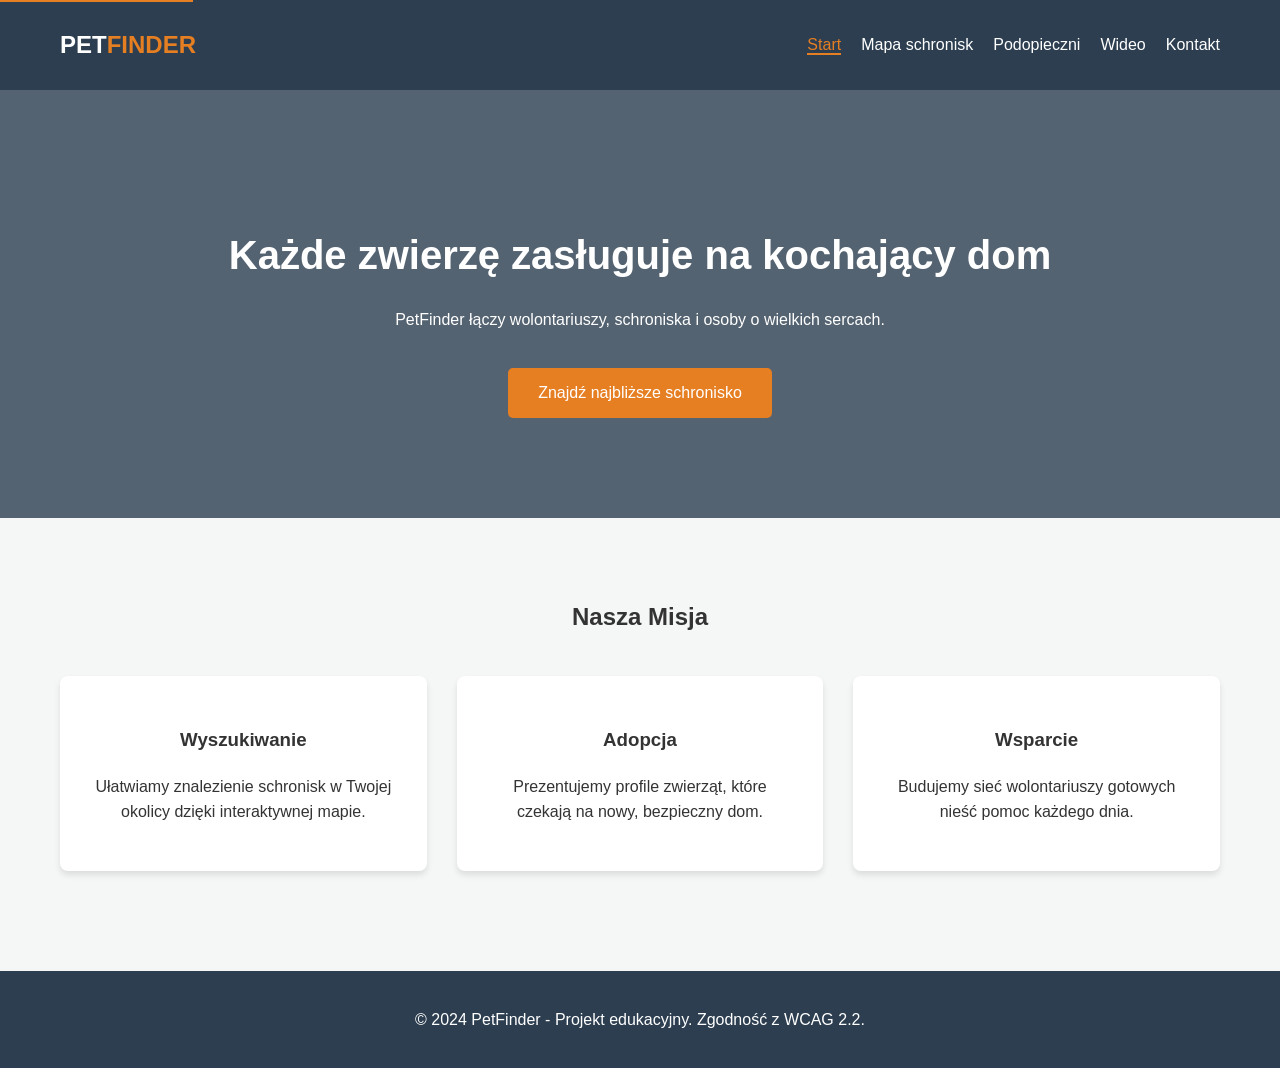
==== index.html @ 5076ec9b "Deploy frontend to GitHub Pages" ====
<!DOCTYPE html>
<html lang="pl">
<head>
    <meta charset="UTF-8">
    <meta name="viewport" content="width=device-width, initial-scale=1.0">
    <title>PetFinder - Pomagamy zwierzętom znaleźć dom</title>
    <link rel="stylesheet" href="style.css">
</head>
<body>

    <a href="#main-content" class="skip-link">Przejdź do treści głównej</a>

    <header>
        <div class="container">
            <div class="logo">Pet<span>Finder</span></div>
            <nav aria-label="Menu główne">
                <ul>
                    <li><a href="index.html" aria-current="page">Start</a></li>
                    <li><a href="map.html">Mapa schronisk</a></li>
                    <li><a href="pets.html">Podopieczni</a></li>
                    <li><a href="video.html">Wideo</a></li>
                    <li><a href="contact.html">Kontakt</a></li>
                </ul>
            </nav>
        </div>
    </header>

    <main id="main-content">
        <section class="hero">
            <div class="container">
                <h1>Każde zwierzę zasługuje na kochający dom</h1>
                <p>PetFinder łączy wolontariuszy, schroniska i osoby o wielkich sercach.</p>
                <a href="map.html" class="btn">Znajdź najbliższe schronisko</a>
            </div>
        </section>

        <section class="mission">
            <div class="container">
                <h2>Nasza Misja</h2>
                <div class="mission-grid">
                    <div class="mission-item">
                        <h3>Wyszukiwanie</h3>
                        <p>Ułatwiamy znalezienie schronisk w Twojej okolicy dzięki interaktywnej mapie.</p>
                    </div>
                    <div class="mission-item">
                        <h3>Adopcja</h3>
                        <p>Prezentujemy profile zwierząt, które czekają na nowy, bezpieczny dom.</p>
                    </div>
                    <div class="mission-item">
                        <h3>Wsparcie</h3>
                        <p>Budujemy sieć wolontariuszy gotowych nieść pomoc każdego dnia.</p>
                    </div>
                </div>
            </div>
        </section>
    </main>

    <footer>
        <div class="container">
            <p>&copy; 2024 PetFinder - Projekt edukacyjny. Zgodność z WCAG 2.2.</p>
        </div>
    </footer>

</body>
</html>
---- style.css ----
:root {
    --primary-color: #2c3e50;
    --accent-color: #e67e22;
    --text-color: #333;
    --bg-light: #f4f7f6;
    --white: #ffffff;
}

body {
    font-family: 'Segoe UI', Tahoma, Geneva, Verdana, sans-serif;
    line-height: 1.6;
    margin: 0;
    color: var(--text-color);
    background-color: var(--bg-light);
}

.container {
    max-width: 1200px;
    margin: 0 auto;
    padding: 0 20px;
    width: 100%;
    box-sizing: border-box;
}

.skip-link {
    position: absolute;
    top: -40px;
    left: 0;
    background: var(--accent-color);
    color: white;
    padding: 8px;
    z-index: 100;
}

.skip-link:focus { 
    top: 0; 
}

header {
    background: var(--primary-color);
    color: var(--white);
    padding: 1rem 0;
}

header .container {
    display: flex;
    justify-content: space-between;
    align-items: center;
}

.logo {
    font-size: 1.5rem;
    font-weight: bold;
    text-transform: uppercase;
}

.logo span { 
    color: var(--accent-color); 
}

nav ul {
    display: flex;
    list-style: none;
    gap: 20px;
}

nav a {
    color: var(--white);
    text-decoration: none;
    font-weight: 500;
}

nav a:hover, nav a[aria-current="page"] {
    color: var(--accent-color);
    border-bottom: 2px solid var(--accent-color);
}

.hero {
    background: linear-gradient(rgba(44, 62, 80, 0.8), rgba(44, 62, 80, 0.8)), 
                url('https://images.unsplash.com/photo-1450778869180-41d0601e046e?auto=format&fit=crop&w=1200&q=80');
    background-size: cover;
    background-position: center;
    color: var(--white);
    padding: 100px 0;
    text-align: center;
}

.hero h1 { 
    font-size: 2.5rem; 
    margin-bottom: 20px; 
}

.btn {
    display: inline-block;
    background: var(--accent-color);
    color: var(--white);
    padding: 12px 30px;
    text-decoration: none;
    border-radius: 5px;
    margin-top: 20px;
}

.mission { 
    padding: 60px 0; 
    text-align: center; 
}

.mission-grid {
    display: grid;
    grid-template-columns: repeat(auto-fit, minmax(250px, 1fr));
    gap: 30px;
    margin-top: 40px;
}

.mission-item {
    background: var(--white);
    padding: 30px;
    border-radius: 8px;
    box-shadow: 0 4px 6px rgba(0,0,0,0.1);
}

footer {
    background: var(--primary-color);
    color: var(--white);
    text-align: center;
    padding: 20px 0;
    margin-top: 40px;
}

.map-section {
    padding: 40px 0;
}

.search-box {
    margin-bottom: 20px;
    display: flex;
    align-items: center;
    gap: 10px;
}

.search-box input {
    padding: 10px;
    border: 1px solid #ccc;
    border-radius: 4px;
    width: 300px;
}

.btn-small {
    background: var(--primary-color);
    color: white;
    padding: 10px 20px;
    border: none;
    border-radius: 4px;
    cursor: pointer;
}

.map-container {
    background: #ddd;
    border-radius: 8px;
    overflow: hidden;
    box-shadow: 0 4px 10px rgba(0,0,0,0.1);
}

.shelter-list {
    background: #fff;
    padding: 40px 0;
}

.grid-list {
    display: grid;
    grid-template-columns: repeat(auto-fit, minmax(300px, 1fr)); 
    gap: 25px;
    width: 100%; 
    margin-top: 30px;
}

.shelter-item {
    border-left: 4px solid var(--accent-color);
    padding-left: 15px;
    background: var(--bg-light);
    padding: 20px;
    border-radius: 4px;
}

@media (max-width: 600px) {
    .grid-list {
        grid-template-columns: 1fr;
    }
    .search-box {
        flex-direction: column;
        align-items: flex-start;
    }
    .search-box input {
        width: 100%;
    }
}

.shelter-item {
    background: #ffffff;
    padding: 20px;
    border-radius: 8px;
    border-left: 6px solid var(--accent-color);
    box-shadow: 0 4px 10px rgba(0,0,0,0.1);
    cursor: pointer;
    transition: all 0.3s ease;
    display: flex;
    flex-direction: column;
}

.shelter-item:hover {
    transform: translateY(-3px);
    box-shadow: 0 6px 15px rgba(0,0,0,0.15);
}

.active-shelter {
    border: 2px solid var(--accent-color) !important;
    background-color: #fff3e0 !important;
}

.shelter-item h3 {
    margin-top: 0;
    color: var(--primary-color);
}

.shelter-item p strong {
    color: var(--accent-color);
}

.pets-hero {
    background: #ecf0f1;
    padding: 60px 0;
    text-align: center;
}

.pets-gallery {
    padding: 50px 0;
}

.pets-grid {
    display: grid;
    grid-template-columns: repeat(auto-fill, minmax(280px, 1fr));
    gap: 30px;
}

.pet-card {
    background: #fff;
    border-radius: 12px;
    overflow: hidden;
    box-shadow: 0 4px 15px rgba(0,0,0,0.1);
    transition: transform 0.3s ease;
    display: flex;
    flex-direction: column;
}

.pet-card:hover {
    transform: translateY(-10px);
}

.pet-image img {
    width: 100%;
    height: 250px;
    object-fit: cover; 
    display: block;
}

.pet-content {
    padding: 20px;
    flex-grow: 1;
    display: flex;
    flex-direction: column;
}

.pet-content h3 {
    margin: 0 0 10px 0;
    color: var(--primary-color);
    font-size: 1.5rem;
}

.pet-content p {
    font-size: 0.95rem;
    color: #666;
    margin-bottom: 20px;
    flex-grow: 1;
}

.pet-footer {
    display: flex;
    justify-content: space-between;
    align-items: center;
    border-top: 1px solid #eee;
    padding-top: 15px;
}

.pet-tag {
    background: #e0e7ff;
    color: #4338ca;
    padding: 4px 12px;
    border-radius: 20px;
    font-size: 0.8rem;
    font-weight: bold;
}

.btn-small {
    background: var(--accent-color);
    color: white;
    text-decoration: none;
    padding: 8px 16px;
    border-radius: 6px;
    font-size: 0.9rem;
    transition: background 0.3s;
}

.btn-small:hover {
    background: #d35400;
}

.video-hero {
    background: #2c3e50;
    color: white;
    padding: 60px 0;
    text-align: center;
}

.video-gallery {
    padding: 50px 0;
}

.video-grid {
    display: grid;
    grid-template-columns: repeat(auto-fit, minmax(450px, 1fr)); 
    gap: 40px;
}

@media (max-width: 500px) {
    .video-grid {
        grid-template-columns: 1fr; 
    }
}

.video-item {
    background: white;
    border-radius: 10px;
    overflow: hidden;
    box-shadow: 0 4px 15px rgba(0,0,0,0.1);
}

.iframe-container {
    position: relative;
    width: 100%;
    padding-bottom: 56.25%; 
    height: 0;
}

.iframe-container iframe {
    position: absolute;
    top: 0;
    left: 0;
    width: 100%;
    height: 100%;
    border: 0;
}

.video-info {
    padding: 20px;
}

.video-info h3 {
    margin-top: 0;
    color: var(--primary-color);
}

.contact-section {
    display: grid;
    grid-template-columns: 1fr 1fr;
    gap: 50px;
    padding: 60px 0;
}

@media (max-width: 768px) {
    .contact-section { 
        grid-template-columns: 1fr; 
    }
}

.info-box {
    background: var(--bg-light);
    padding: 20px;
    border-radius: 8px;
    margin-top: 20px;
}

.form-group {
    margin-bottom: 20px;
    display: flex;
    flex-direction: column;
}

.form-group label {
    font-weight: bold;
    margin-bottom: 5px;
}

.form-group input, 
.form-group select, 
.form-group textarea {
    padding: 12px;
    border: 1px solid #ccc;
    border-radius: 5px;
    font-size: 1rem;
}

.form-group input:focus, 
.form-group textarea:focus {
    outline: 3px solid var(--accent-color);
    border-color: transparent;
}

.error-msg {
    color: #e74c3c;
    font-size: 0.85rem;
    display: none; 
    margin-top: 5px;
}

.success-msg {
    color: #27ae60;
    font-weight: bold;
    display: none;
    margin-top: 20px;
}

.invalid input, .invalid textarea {
    border-color: #e74c3c;
}

.invalid .error-msg {
    display: block;
}
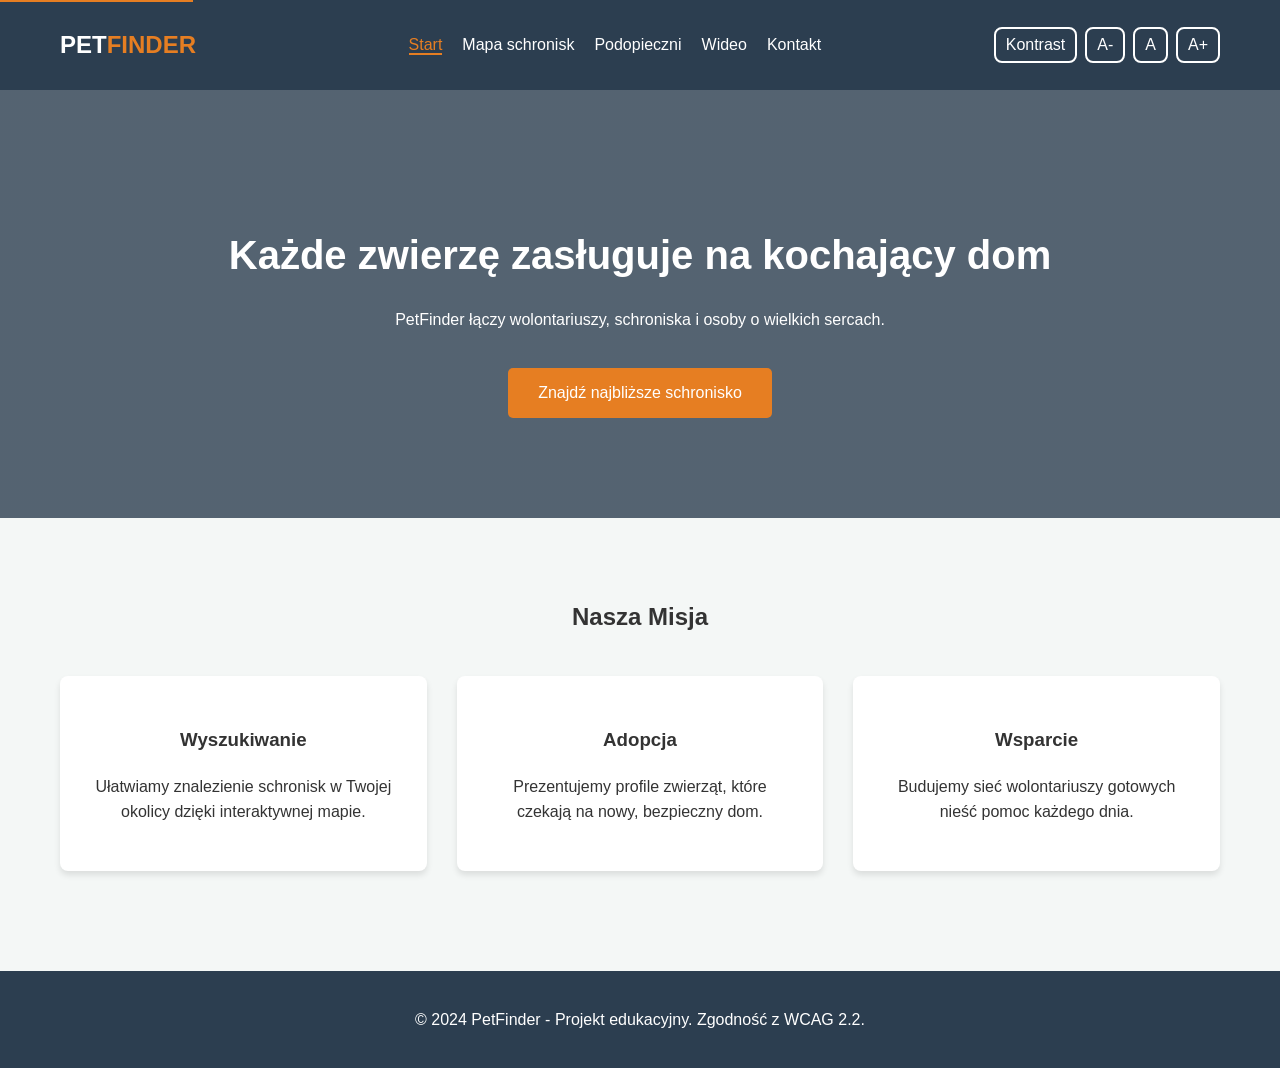
==== commit ec7b1982: "add WCAG 2.2" ====
--- a/index.html
+++ b/index.html
@@ -22,6 +22,12 @@
                     <li><a href="contact.html">Kontakt</a></li>
                 </ul>
             </nav>
+            <div class="a11y-controls" aria-label="Accessibility settings">
+                <button class="a11y-btn" type="button" id="contrast-toggle" aria-pressed="false" aria-label="Toggle high contrast mode">Kontrast</button>
+                <button class="a11y-btn" type="button" id="text-decrease" aria-label="Decrease text size">A-</button>
+                <button class="a11y-btn" type="button" id="text-reset" aria-label="Reset text size">A</button>
+                <button class="a11y-btn" type="button" id="text-increase" aria-label="Increase text size">A+</button>
+            </div>
         </div>
     </header>
 
@@ -61,5 +67,6 @@
         </div>
     </footer>
 
+    <script src="script.js"></script>
 </body>
-</html>+</html>
--- a/style.css
+++ b/style.css
@@ -4,6 +4,13 @@
     --text-color: #333;
     --bg-light: #f4f7f6;
     --white: #ffffff;
+    --header-fg: var(--white);
+    --font-scale: 1;
+    --highlight-bg: #fff3e0;
+}
+
+html {
+    font-size: calc(100% * var(--font-scale));
 }
 
 body {
@@ -12,6 +19,21 @@
     margin: 0;
     color: var(--text-color);
     background-color: var(--bg-light);
+}
+
+/* High contrast theme */
+html[data-theme="contrast"] {
+    --primary-color: #000000;
+    --accent-color: #ffd800;
+    --text-color: #ffd800;
+    --bg-light: #000000;
+    --white: #000000;
+    --header-fg: #ffd800;
+    --highlight-bg: #000000;
+}
+
+html[data-theme="contrast"] * {
+    box-shadow: none !important;
 }
 
 .container {
@@ -38,7 +60,7 @@
 
 header {
     background: var(--primary-color);
-    color: var(--white);
+    color: var(--header-fg);
     padding: 1rem 0;
 }
 
@@ -46,6 +68,8 @@
     display: flex;
     justify-content: space-between;
     align-items: center;
+    flex-wrap: wrap;
+    gap: 12px;
 }
 
 .logo {
@@ -65,7 +89,7 @@
 }
 
 nav a {
-    color: var(--white);
+    color: var(--header-fg);
     text-decoration: none;
     font-weight: 500;
 }
@@ -73,6 +97,46 @@
 nav a:hover, nav a[aria-current="page"] {
     color: var(--accent-color);
     border-bottom: 2px solid var(--accent-color);
+}
+
+.a11y-controls {
+    display: flex;
+    gap: 8px;
+    align-items: center;
+    flex-wrap: wrap;
+}
+
+.a11y-btn {
+    appearance: none;
+    background: transparent;
+    color: var(--header-fg);
+    border: 2px solid var(--header-fg);
+    border-radius: 8px;
+    padding: 8px 10px;
+    font: inherit;
+    line-height: 1;
+    cursor: pointer;
+}
+
+.a11y-btn:hover {
+    border-color: var(--accent-color);
+    color: var(--accent-color);
+}
+
+.a11y-btn:focus-visible {
+    outline: 3px solid var(--accent-color);
+    outline-offset: 2px;
+}
+
+@media (max-width: 800px) {
+    header .container {
+        justify-content: center;
+    }
+    nav ul {
+        flex-wrap: wrap;
+        justify-content: center;
+        padding-left: 0;
+    }
 }
 
 .hero {
@@ -119,6 +183,24 @@
     box-shadow: 0 4px 6px rgba(0,0,0,0.1);
 }
 
+html[data-theme="contrast"] .mission-item,
+html[data-theme="contrast"] .pet-card,
+html[data-theme="contrast"] .video-item,
+html[data-theme="contrast"] .shelter-item,
+html[data-theme="contrast"] .info-box,
+html[data-theme="contrast"] .map-container {
+    border: 2px solid var(--accent-color);
+}
+
+html[data-theme="contrast"] a {
+    color: var(--accent-color);
+}
+
+html[data-theme="contrast"] .btn,
+html[data-theme="contrast"] .btn-small {
+    color: #000;
+}
+
 footer {
     background: var(--primary-color);
     color: var(--white);
@@ -136,6 +218,7 @@
     display: flex;
     align-items: center;
     gap: 10px;
+    flex-wrap: wrap;
 }
 
 .search-box input {
@@ -143,6 +226,7 @@
     border: 1px solid #ccc;
     border-radius: 4px;
     width: 300px;
+    max-width: 100%;
 }
 
 .btn-small {
@@ -214,7 +298,12 @@
 
 .active-shelter {
     border: 2px solid var(--accent-color) !important;
-    background-color: #fff3e0 !important;
+    background-color: var(--highlight-bg) !important;
+}
+
+.shelter-item.search-match {
+    border: 2px solid var(--accent-color) !important;
+    background-color: var(--highlight-bg) !important;
 }
 
 .shelter-item h3 {
@@ -435,4 +524,4 @@
 
 .invalid .error-msg {
     display: block;
-}+}
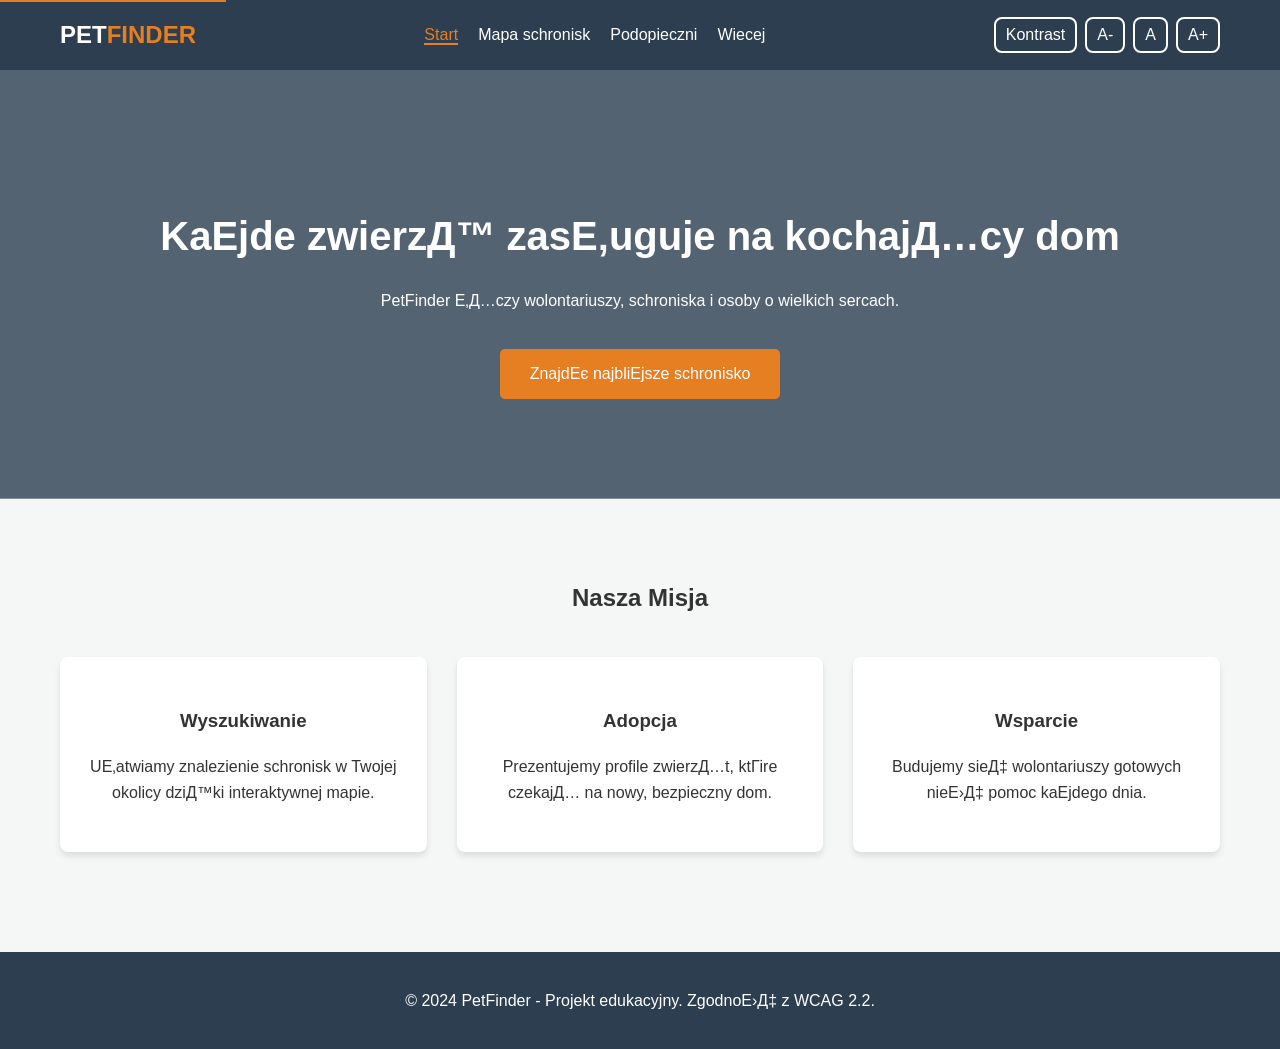
==== commit 6eb30b87: "add WCAG 2.2" ====
--- a/index.html
+++ b/index.html
@@ -3,23 +3,36 @@
 <head>
     <meta charset="UTF-8">
     <meta name="viewport" content="width=device-width, initial-scale=1.0">
-    <title>PetFinder - Pomagamy zwierzętom znaleźć dom</title>
+    <title>PetFinder - Pomagamy zwierzД™tom znaleЕєД‡ dom</title>
     <link rel="stylesheet" href="style.css">
 </head>
 <body>
 
-    <a href="#main-content" class="skip-link">Przejdź do treści głównej</a>
+    <a href="#main-content" class="skip-link">PrzejdЕє do treЕ›ci gЕ‚Гіwnej</a>
 
-    <header>
+    <header class="site-header">
         <div class="container">
             <div class="logo">Pet<span>Finder</span></div>
-            <nav aria-label="Menu główne">
-                <ul>
+            <button class="nav-toggle" type="button" aria-controls="site-menu" aria-expanded="false">
+                <span class="sr-only">Toggle menu</span>
+                <span class="bars" aria-hidden="true">
+                    <span class="bar"></span>
+                    <span class="bar"></span>
+                    <span class="bar"></span>
+                </span>
+            </button>
+            <nav class="main-nav" aria-label="Menu gЕ‚Гіwne">
+                <ul id="site-menu" class="menu">
                     <li><a href="index.html" aria-current="page">Start</a></li>
                     <li><a href="map.html">Mapa schronisk</a></li>
                     <li><a href="pets.html">Podopieczni</a></li>
-                    <li><a href="video.html">Wideo</a></li>
-                    <li><a href="contact.html">Kontakt</a></li>
+                    <li class="dropdown">
+                        <button class="dropdown-toggle" type="button" aria-expanded="false" aria-controls="submenu-more">Wiecej</button>
+                        <ul class="submenu" id="submenu-more">
+                            <li><a href="video.html">Wideo</a></li>
+                            <li><a href="contact.html">Kontakt</a></li>
+                        </ul>
+                    </li>
                 </ul>
             </nav>
             <div class="a11y-controls" aria-label="Accessibility settings">
@@ -34,9 +47,9 @@
     <main id="main-content">
         <section class="hero">
             <div class="container">
-                <h1>Każde zwierzę zasługuje na kochający dom</h1>
-                <p>PetFinder łączy wolontariuszy, schroniska i osoby o wielkich sercach.</p>
-                <a href="map.html" class="btn">Znajdź najbliższe schronisko</a>
+                <h1>KaЕјde zwierzД™ zasЕ‚uguje na kochajД…cy dom</h1>
+                <p>PetFinder Е‚Д…czy wolontariuszy, schroniska i osoby o wielkich sercach.</p>
+                <a href="map.html" class="btn">ZnajdЕє najbliЕјsze schronisko</a>
             </div>
         </section>
 
@@ -46,15 +59,15 @@
                 <div class="mission-grid">
                     <div class="mission-item">
                         <h3>Wyszukiwanie</h3>
-                        <p>Ułatwiamy znalezienie schronisk w Twojej okolicy dzięki interaktywnej mapie.</p>
+                        <p>UЕ‚atwiamy znalezienie schronisk w Twojej okolicy dziД™ki interaktywnej mapie.</p>
                     </div>
                     <div class="mission-item">
                         <h3>Adopcja</h3>
-                        <p>Prezentujemy profile zwierząt, które czekają na nowy, bezpieczny dom.</p>
+                        <p>Prezentujemy profile zwierzД…t, ktГіre czekajД… na nowy, bezpieczny dom.</p>
                     </div>
                     <div class="mission-item">
                         <h3>Wsparcie</h3>
-                        <p>Budujemy sieć wolontariuszy gotowych nieść pomoc każdego dnia.</p>
+                        <p>Budujemy sieД‡ wolontariuszy gotowych nieЕ›Д‡ pomoc kaЕјdego dnia.</p>
                     </div>
                 </div>
             </div>
@@ -63,7 +76,7 @@
 
     <footer>
         <div class="container">
-            <p>&copy; 2024 PetFinder - Projekt edukacyjny. Zgodność z WCAG 2.2.</p>
+            <p>&copy; 2024 PetFinder - Projekt edukacyjny. ZgodnoЕ›Д‡ z WCAG 2.2.</p>
         </div>
     </footer>
 
--- a/style.css
+++ b/style.css
@@ -82,21 +82,118 @@
     color: var(--accent-color); 
 }
 
-nav ul {
+.main-nav .menu {
     display: flex;
     list-style: none;
     gap: 20px;
-}
-
-nav a {
+    padding-left: 0;
+    margin: 0;
+}
+
+.main-nav a,
+.main-nav .dropdown-toggle {
     color: var(--header-fg);
     text-decoration: none;
     font-weight: 500;
 }
 
-nav a:hover, nav a[aria-current="page"] {
+.main-nav a:hover,
+.main-nav a[aria-current="page"],
+.main-nav .dropdown-toggle:hover,
+.main-nav .dropdown-toggle[aria-expanded="true"] {
     color: var(--accent-color);
     border-bottom: 2px solid var(--accent-color);
+}
+
+.nav-toggle {
+    display: none;
+    appearance: none;
+    background: transparent;
+    border: 2px solid var(--header-fg);
+    border-radius: 10px;
+    padding: 10px 12px;
+    cursor: pointer;
+    color: var(--header-fg);
+}
+
+.nav-toggle:hover {
+    border-color: var(--accent-color);
+    color: var(--accent-color);
+}
+
+.nav-toggle:focus-visible {
+    outline: 3px solid var(--accent-color);
+    outline-offset: 2px;
+}
+
+.nav-toggle .bars {
+    display: grid;
+    gap: 4px;
+}
+
+.nav-toggle .bar {
+    width: 22px;
+    height: 2px;
+    background: currentColor;
+    border-radius: 2px;
+}
+
+.sr-only {
+    position: absolute;
+    width: 1px;
+    height: 1px;
+    padding: 0;
+    margin: -1px;
+    overflow: hidden;
+    clip: rect(0, 0, 0, 0);
+    white-space: nowrap;
+    border: 0;
+}
+
+.main-nav .dropdown {
+    position: relative;
+}
+
+.main-nav .dropdown-toggle {
+    appearance: none;
+    background: transparent;
+    border: 0;
+    padding: 0;
+    cursor: pointer;
+    font: inherit;
+}
+
+.main-nav .submenu {
+    display: none;
+    position: absolute;
+    top: calc(100% + 10px);
+    left: 0;
+    min-width: 210px;
+    list-style: none;
+    padding: 10px;
+    margin: 0;
+    border-radius: 12px;
+    background: var(--primary-color);
+    border: 1px solid rgba(255, 255, 255, 0.15);
+    box-shadow: 0 10px 18px rgba(0,0,0,0.25);
+    z-index: 20;
+}
+
+.main-nav .submenu a {
+    display: block;
+    padding: 10px 12px;
+    border-radius: 10px;
+}
+
+.main-nav .submenu a:hover,
+.main-nav .submenu a:focus-visible {
+    background: rgba(255, 255, 255, 0.08);
+    border-bottom: 0;
+}
+
+.main-nav .dropdown:hover > .submenu,
+.main-nav .dropdown:focus-within > .submenu {
+    display: block;
 }
 
 .a11y-controls {
@@ -130,12 +227,67 @@
 
 @media (max-width: 800px) {
     header .container {
+        justify-content: space-between;
+    }
+
+    .nav-toggle {
+        display: inline-flex;
+        align-items: center;
         justify-content: center;
     }
-    nav ul {
-        flex-wrap: wrap;
-        justify-content: center;
-        padding-left: 0;
+
+    .site-header .main-nav {
+        display: none;
+        width: 100%;
+    }
+
+    .site-header.nav-open .main-nav {
+        display: block;
+    }
+
+    .main-nav .menu {
+        flex-direction: column;
+        gap: 0;
+        margin-top: 12px;
+        border-top: 1px solid rgba(255, 255, 255, 0.15);
+    }
+
+    .main-nav li {
+        width: 100%;
+    }
+
+    .main-nav a,
+    .main-nav .dropdown-toggle {
+        display: block;
+        width: 100%;
+        padding: 12px 0;
+        border-bottom: 1px solid rgba(255, 255, 255, 0.12);
+        border-radius: 0;
+        text-align: left;
+    }
+
+    .main-nav a:hover,
+    .main-nav a[aria-current="page"],
+    .main-nav .dropdown-toggle:hover,
+    .main-nav .dropdown-toggle[aria-expanded="true"] {
+        border-bottom-color: rgba(255, 255, 255, 0.12);
+    }
+
+    .main-nav .submenu {
+        position: static;
+        box-shadow: none;
+        border: 0;
+        padding: 0 0 0 14px;
+        margin: 0;
+    }
+
+    .main-nav .dropdown:hover > .submenu,
+    .main-nav .dropdown:focus-within > .submenu {
+        display: none;
+    }
+
+    .main-nav .dropdown.open > .submenu {
+        display: block;
     }
 }
 
@@ -421,6 +573,20 @@
 }
 
 @media (max-width: 500px) {
+    header {
+        padding: 0.75rem 0;
+    }
+
+    .a11y-controls {
+        width: 100%;
+        justify-content: flex-start;
+    }
+
+    .nav-toggle {
+        padding: 8px 10px;
+        border-radius: 9px;
+    }
+
     .video-grid {
         grid-template-columns: 1fr; 
     }
